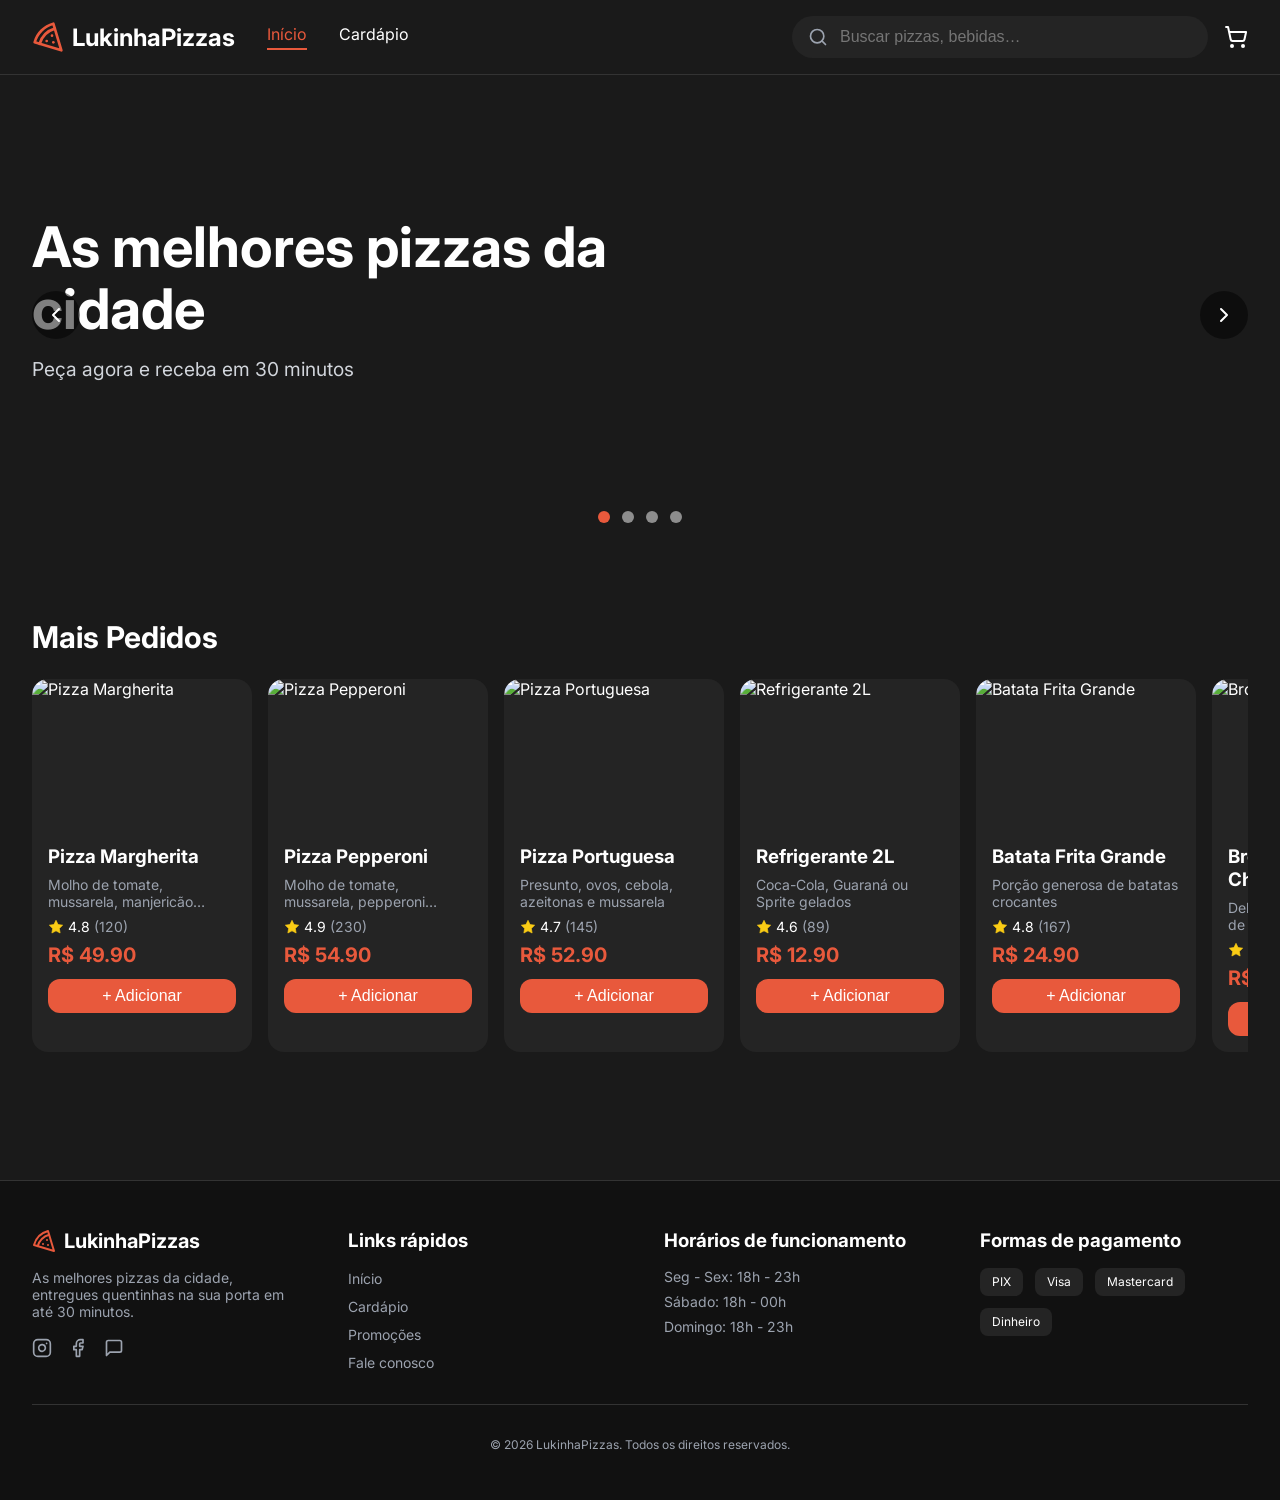
==== Sitema-de-pedidos-pizzaria/src/index.html @ df0af7d9 "Atualização de rotas" ====
<!DOCTYPE html>
<html lang="pt-BR">
<head>
  <meta charset="UTF-8" />
  <meta name="viewport" content="width=device-width, initial-scale=1.0" />
  <title>LukinhaPizzas</title>
  <link rel="preconnect" href="https://fonts.googleapis.com" />
  <link href="https://fonts.googleapis.com/css2?family=Inter:wght@400;600;700&display=swap" rel="stylesheet" />
  <link rel="stylesheet" href="views/html/css/inicio.css">
</head>

<body>

<header>
  <div class="nav-inner">
    <a class="logo" href="#">
      <svg width="32" height="32" viewBox="0 0 24 24" fill="none" stroke="currentColor" stroke-width="2" stroke-linecap="round" stroke-linejoin="round">
        <path d="M15 11h.01"/><path d="M11 15h.01"/><path d="M16 16h.01"/>
        <path d="m2 16 20 6-6-20A20 20 0 0 0 2 16"/>
        <path d="M5.71 17.11a17.04 17.04 0 0 1 11.4-11.4"/>
      </svg>
      LukinhaPizzas
    </a>
    <nav>
      <a href="views/html/inicio.html" class="active">Início</a>
      <a href="views/html/cardapio.html">Cardápio</a>
    </nav>
    <div class="search-wrap">
      <div class="search-box">
        <svg width="20" height="20" viewBox="0 0 24 24" fill="none" stroke="currentColor" stroke-width="2" stroke-linecap="round" stroke-linejoin="round">
          <circle cx="11" cy="11" r="8"/><path d="m21 21-4.3-4.3"/>
        </svg>
        <input type="text" placeholder="Buscar pizzas, bebidas…" />
      </div>
      <button class="cart-btn">
        <svg width="24" height="24" viewBox="0 0 24 24" fill="none" stroke="currentColor" stroke-width="2" stroke-linecap="round" stroke-linejoin="round">
          <circle cx="8" cy="21" r="1"/><circle cx="19" cy="21" r="1"/>
          <path d="M2.05 2.05h2l2.66 12.42a2 2 0 0 0 2 1.58h9.78a2 2 0 0 0 1.95-1.57l1.65-7.43H5.12"/>
        </svg>
        <span class="cart-badge">2</span>
      </button>
    </div>
  </div>
</header>

<section class="hero" id="hero">
  <!-- slides injected by JS -->
  <button class="arrow-btn arrow-prev" onclick="moveSlide(-1)">
    <svg width="24" height="24" viewBox="0 0 24 24" fill="none" stroke="currentColor" stroke-width="2" stroke-linecap="round" stroke-linejoin="round">
      <path d="m15 18-6-6 6-6"/>
    </svg>
  </button>
  <button class="arrow-btn arrow-next" onclick="moveSlide(1)">
    <svg width="24" height="24" viewBox="0 0 24 24" fill="none" stroke="currentColor" stroke-width="2" stroke-linecap="round" stroke-linejoin="round">
      <path d="m9 18 6-6-6-6"/>
    </svg>
  </button>
  <div class="dots" id="dots"></div>
</section>


<!-- FEATURED PRODUCTS -->
<div class="section">
  <div class="section-header">
    <h2 style="margin-bottom:0">Mais Pedidos</h2>
  </div>
  <div class="products-track-wrap">
    <div class="products-track" id="products-track"></div>
  </div>
</div>

<footer>
  <div class="footer-inner">
    <div class="footer-grid">
      <div>
        <div class="footer-logo">
          <svg width="24" height="24" viewBox="0 0 24 24" fill="none" stroke="currentColor" stroke-width="2" stroke-linecap="round" stroke-linejoin="round">
            <path d="M15 11h.01"/><path d="M11 15h.01"/><path d="M16 16h.01"/>
            <path d="m2 16 20 6-6-20A20 20 0 0 0 2 16"/>
            <path d="M5.71 17.11a17.04 17.04 0 0 1 11.4-11.4"/>
          </svg>
          LukinhaPizzas
        </div>
        <p class="footer-desc">As melhores pizzas da cidade, entregues quentinhas na sua porta em até 30 minutos.</p>
        <div class="social-links">
          <a href="#">
            <svg width="20" height="20" viewBox="0 0 24 24" fill="none" stroke="currentColor" stroke-width="2" stroke-linecap="round" stroke-linejoin="round">
              <rect width="20" height="20" x="2" y="2" rx="5" ry="5"/>
              <path d="M16 11.37A4 4 0 1 1 12.63 8 4 4 0 0 1 16 11.37z"/>
              <line x1="17.5" x2="17.51" y1="6.5" y2="6.5"/>
            </svg>
          </a>
          <a href="#">
            <svg width="20" height="20" viewBox="0 0 24 24" fill="none" stroke="currentColor" stroke-width="2" stroke-linecap="round" stroke-linejoin="round">
              <path d="M18 2h-3a5 5 0 0 0-5 5v3H7v4h3v8h4v-8h3l1-4h-4V7a1 1 0 0 1 1-1h3z"/>
            </svg>
          </a>
          <a href="#">
            <svg width="20" height="20" viewBox="0 0 24 24" fill="none" stroke="currentColor" stroke-width="2" stroke-linecap="round" stroke-linejoin="round">
              <path d="M21 15a2 2 0 0 1-2 2H7l-4 4V5a2 2 0 0 1 2-2h14a2 2 0 0 1 2 2z"/>
            </svg>
          </a>
        </div>
      </div>
      <div class="footer-col">
        <h3>Links rápidos</h3>
        <ul>
          <li><a href="#">Início</a></li>
          <li><a href="#">Cardápio</a></li>
          <li><a href="#">Promoções</a></li>
          <li><a href="#">Fale conosco</a></li>
        </ul>
      </div>
      <div class="footer-col">
        <h3>Horários de funcionamento</h3>
        <ul style="gap:.5rem">
          <li><p>Seg - Sex: 18h - 23h</p></li>
          <li><p>Sábado: 18h - 00h</p></li>
          <li><p>Domingo: 18h - 23h</p></li>
        </ul>
      </div>
      <div class="footer-col">
        <h3>Formas de pagamento</h3>
        <div class="payment-badges">
          <span class="badge">PIX</span>
          <span class="badge">Visa</span>
          <span class="badge">Mastercard</span>
          <span class="badge">Dinheiro</span>
        </div>
      </div>
    </div>
    <div class="footer-bottom">© 2026 LukinhaPizzas. Todos os direitos reservados.</div>
  </div>
</footer>

<script>

  const heroSlides = [
    { title: 'As melhores pizzas da cidade', subtitle: 'Peça agora e receba em 30 minutos', image: 'https://images.unsplash.com/photo-1671106681075-5a7233268cbd?crop=entropy&cs=tinysrgb&fit=max&fm=jpg&ixid=M3w3Nzg4Nzd8MHwxfHNlYXJjaHwxfHxwaXp6YSUyMGZvb2QlMjBwaG90b2dyYXBoeXxlbnwxfHx8fDE3NzY5NDczMzd8MA&ixlib=rb-4.1.0&q=80&w=1080' },
    { title: 'Sabor autêntico, entrega rápida', subtitle: 'Pizzas artesanais feitas com amor', image: 'https://images.unsplash.com/photo-1666040401528-c8066902d8b2?crop=entropy&cs=tinysrgb&fit=max&fm=jpg&ixid=M3w3Nzg4Nzd8MHwxfHNlYXJjaHw2fHxwaXp6YSUyMGZvb2QlMjBwaG90b2dyYXBoeXxlbnwxfHx8fDE3NzY5NDczMzd8MA&ixlib=rb-4.1.0&q=80&w=1080' },
    { title: 'Ingredientes frescos todos os dias', subtitle: 'A qualidade que você merece', image: 'https://images.unsplash.com/photo-1597715474989-9ae8683704b3?crop=entropy&cs=tinysrgb&fit=max&fm=jpg&ixid=M3w3Nzg4Nzd8MHwxfHNlYXJjaHwzfHxwaXp6YSUyMGZvb2QlMjBwaG90b2dyYXBoeXxlbnwxfHx8fDE3NzY5NDczMzd8MA&ixlib=rb-4.1.0&q=80&w=1080' },
    { title: 'Promoções especiais toda semana', subtitle: 'Economize sem abrir mão do sabor', image: 'https://images.unsplash.com/photo-1642789736356-d7122adfe91b?crop=entropy&cs=tinysrgb&fit=max&fm=jpg&ixid=M3w3Nzg4Nzd8MHwxfHNlYXJjaHw4fHxwaXp6YSUyMGZvb2QlMjBwaG90b2dyYXBoeXxlbnwxfHx8fDE3NzY5NDczMzd8MA&ixlib=rb-4.1.0&q=80&w=1080' }
  ];

  const categories = [
    { emoji: '🍕', label: 'Pizzas' },
    { emoji: '🥤', label: 'Bebidas' },
    { emoji: '🍟', label: 'Porções' },
    { emoji: '🍰', label: 'Sobremesas' },
    { emoji: '🥗', label: 'Saladas' },
    { emoji: '🎁', label: 'Combos' },
    { emoji: '🌮', label: 'Lanches' }
  ];

  const products = [
    { name: 'Pizza Margherita', description: 'Molho de tomate, mussarela, manjericão fresco', rating: 4.8, reviews: 120, price: 49.90, image: 'https://images.unsplash.com/photo-1671106681075-5a7233268cbd?crop=entropy&cs=tinysrgb&fit=max&fm=jpg&ixid=M3w3Nzg4Nzd8MHwxfHNlYXJjaHwxfHxwaXp6YSUyMGZvb2QlMjBwaG90b2dyYXBoeXxlbnwxfHx8fDE3NzY5NDczMzd8MA&ixlib=rb-4.1.0&q=80&w=1080' },
    { name: 'Pizza Pepperoni', description: 'Molho de tomate, mussarela, pepperoni premium', rating: 4.9, reviews: 230, price: 54.90, image: 'https://images.unsplash.com/photo-1666040401528-c8066902d8b2?crop=entropy&cs=tinysrgb&fit=max&fm=jpg&ixid=M3w3Nzg4Nzd8MHwxfHNlYXJjaHw2fHxwaXp6YSUyMGZvb2QlMjBwaG90b2dyYXBoeXxlbnwxfHx8fDE3NzY5NDczMzd8MA&ixlib=rb-4.1.0&q=80&w=1080' },
    { name: 'Pizza Portuguesa', description: 'Presunto, ovos, cebola, azeitonas e mussarela', rating: 4.7, reviews: 145, price: 52.90, image: 'https://images.unsplash.com/photo-1597715474989-9ae8683704b3?crop=entropy&cs=tinysrgb&fit=max&fm=jpg&ixid=M3w3Nzg4Nzd8MHwxfHNlYXJjaHwzfHxwaXp6YSUyMGZvb2QlMjBwaG90b2dyYXBoeXxlbnwxfHx8fDE3NzY5NDczMzd8MA&ixlib=rb-4.1.0&q=80&w=1080' },
    { name: 'Refrigerante 2L', description: 'Coca-Cola, Guaraná ou Sprite gelados', rating: 4.6, reviews: 89, price: 12.90, image: 'https://images.unsplash.com/photo-1652922664558-03d0f2932e58?crop=entropy&cs=tinysrgb&fit=max&fm=jpg&ixid=M3w3Nzg4Nzd8MHwxfHNlYXJjaHwxfHxkcmlua3MlMjBiZXZlcmFnZXN8ZW58MXx8fHwxNzc2OTgxNjc3fDA&ixlib=rb-4.1.0&q=80&w=1080' },
    { name: 'Batata Frita Grande', description: 'Porção generosa de batatas crocantes', rating: 4.8, reviews: 167, price: 24.90, image: 'https://images.unsplash.com/photo-1682613886162-49f5e074c092?crop=entropy&cs=tinysrgb&fit=max&fm=jpg&ixid=M3w3Nzg4Nzd8MHwxfHNlYXJjaHwxfHxmcmVuY2glMjBmcmllcyUyMGZvb2R8ZW58MXx8fHwxNzc2OTgxOTU1fDA&ixlib=rb-4.1.0&q=80&w=1080' },
    { name: 'Brownie de Chocolate', description: 'Delicioso brownie com calda de chocolate', rating: 4.9, reviews: 201, price: 18.90, image: 'https://images.unsplash.com/photo-1607257882338-70f7dd2ae344?crop=entropy&cs=tinysrgb&fit=max&fm=jpg&ixid=M3w3Nzg4Nzd8MHwxfHNlYXJjaHwzfHxkZXNzZXJ0JTIwY2FrZXxlbnwxfHx8fDE3NzY5NjE0NDF8MA&ixlib=rb-4.1.0&q=80&w=1080' }
  ];

 
  let currentSlide = 0;
  const heroEl = document.getElementById('hero');
  const dotsEl = document.getElementById('dots');

  heroSlides.forEach((slide, i) => {
    const div = document.createElement('div');
    div.className = 'slide' + (i === 0 ? ' active' : '');
    div.style.backgroundImage = `linear-gradient(to right, rgba(26,26,26,.95) 40%, rgba(26,26,26,.3) 70%, transparent), url(${slide.image})`;
    div.innerHTML = `
      <div class="slide-content">
        <div class="slide-text">
          <h1>${slide.title}</h1>
          <p>${slide.subtitle}</p>
        </div>
      </div>`;
    heroEl.insertBefore(div, heroEl.firstChild);

    const dot = document.createElement('button');
    dot.className = 'dot' + (i === 0 ? ' active' : '');
    dot.onclick = () => goSlide(i);
    dotsEl.appendChild(dot);
  });

  function goSlide(n) {
    document.querySelectorAll('.slide')[currentSlide].classList.remove('active');
    document.querySelectorAll('.dot')[currentSlide].classList.remove('active');
    currentSlide = (n + heroSlides.length) % heroSlides.length;
    document.querySelectorAll('.slide')[currentSlide].classList.add('active');
    document.querySelectorAll('.dot')[currentSlide].classList.add('active');
  }

  function moveSlide(dir) { goSlide(currentSlide + dir); }
  setInterval(() => moveSlide(1), 4000);

  const CARD_W = 236; // 220px + 16px gap
  let scrollPos = 0;
  const track = document.getElementById('products-track');
  const doubled = [...products, ...products];

  doubled.forEach(p => {
    const div = document.createElement('div');
    div.className = 'product-card';
    div.innerHTML = `
      <div class="product-img"><img src="${p.image}" alt="${p.name}" loading="lazy" /></div>
      <div class="product-info">
        <h3>${p.name}</h3>
        <p>${p.description}</p>
        <div class="rating">
          <svg width="16" height="16" viewBox="0 0 24 24" fill="#FACC15" stroke="#FACC15" stroke-width="1">
            <polygon points="12 2 15.09 8.26 22 9.27 17 14.14 18.18 21.02 12 17.77 5.82 21.02 7 14.14 2 9.27 8.91 8.26 12 2"/>
          </svg>
          <span>${p.rating}</span>
          <span class="muted">(${p.reviews})</span>
        </div>
        <div class="price">R$ ${p.price.toFixed(2)}</div>
        <button class="btn-add">+ Adicionar</button>
      </div>`;
    track.appendChild(div);
  });

  setInterval(() => {
    scrollPos = (scrollPos + 1) % products.length;
    track.style.transform = `translateX(-${scrollPos * CARD_W}px)`;
  }, 3000);


/* Função de busca */
const searchInput = document.querySelector('.search-box input');
const searchResults = document.createElement('div');
searchResults.className = 'search-results';
document.querySelector('.search-box').appendChild(searchResults);

searchInput.addEventListener('input', () => {
  const termo = searchInput.value.toLowerCase().trim();
  searchResults.innerHTML = '';

  if (termo.length < 2) {
    searchResults.style.display = 'none';
    return;
  }

  const encontrados = products.filter(p =>
    p.name.toLowerCase().includes(termo) ||
    p.description.toLowerCase().includes(termo)
  );

  if (encontrados.length === 0) {
    searchResults.innerHTML = '<p class="search-empty">Nenhum produto encontrado.</p>';
    searchResults.style.display = 'block';
    return;
  }

  encontrados.forEach(p => {
    const item = document.createElement('div');
    item.className = 'search-item';
    item.innerHTML = `
      <img src="${p.image}" alt="${p.name}" />
      <div>
        <span class="search-item__name">${p.name}</span>
        <span class="search-item__price">R$ ${p.price.toFixed(2)}</span>
      </div>`;
    item.onclick = () => {
      addToCart(p.name, p.price, p.image);
      searchResults.style.display = 'none';
      searchInput.value = '';
    };
    searchResults.appendChild(item);
  });

  searchResults.style.display = 'block';
});

/* Fecha ao clicar fora */
document.addEventListener('click', (e) => {
  if (!document.querySelector('.search-box').contains(e.target)) {
    searchResults.style.display = 'none';
  }
});

</script> 
<script src="repositories/Pedidorepository.js"></script>
<script src="repositories/Produtorepository.js"></script>
<script src="models/PedidoSingleton.js"></script>
<script src="models/ProdutoFactory.js"></script>
<script src="models/cart.js"></script>
<script src="services/PedidoService.js"></script>
<script src="controllers/PedidoController.js"></script>
<script src="controllers/ProdutoController.js"></script>
<script src="models/inicio.js"></script>
</body>
</html>
---- Sitema-de-pedidos-pizzaria/src/views/html/css/inicio.css ----
*, *::before, *::after { box-sizing: border-box; margin: 0; padding: 0; }

:root {
  --bg: #1A1A1A;
  --bg2: #242424;
  --bg3: #2A2A2A;
  --border: #333;
  --accent: #E8593C;
  --accent-hover: #d14d31;
  --text: #fff;
  --muted: #9CA3AF;
}

body {
  font-family: 'Inter', -apple-system, BlinkMacSystemFont, sans-serif;
  background: var(--bg);
  color: var(--text);
  min-height: 100vh;
}

/* ── HEADER ── */
header {
  position: sticky;
  top: 0;
  z-index: 50;
  background: var(--bg);
  border-bottom: 1px solid var(--border);
}
.nav-inner {
  max-width: 1440px;
  margin: 0 auto;
  padding: 1rem 2rem;
  display: flex;
  align-items: center;
  gap: 2rem;
}
.logo {
  display: flex;
  align-items: center;
  gap: .5rem;
  font-size: 1.5rem;
  font-weight: 700;
  text-decoration: none;
  color: var(--text);
  white-space: nowrap;
}
.logo svg { color: var(--accent); }
nav { display: flex; gap: 2rem; }
nav a {
  text-decoration: none;
  color: var(--text);
  transition: color .2s;
  padding-bottom: .25rem;
  border-bottom: 2px solid trasnparent;
}
nav a:hover { color: var(--accent); }
nav a.active {
  color: var(--accent);
  border-bottom: 2px solid var(--accent);
}
.search-wrap {
  flex: 1;
  display: flex;
  align-items: center;
  justify-content: flex-end;
  gap: 1rem;
}
.search-box {
  position: relative;
  flex: 1;
  max-width: 26rem;
}
.search-box svg {
  position: absolute;
  left: 1rem;
  top: 50%;
  transform: translateY(-50%);
  color: var(--muted);
}
.search-box input {
  width: 100%;
  background: var(--bg2);
  color: var(--text);
  border: none;
  border-radius: 9999px;
  padding: .75rem 1rem .75rem 3rem;
  font-size: 1rem;
  outline: none;
  transition: box-shadow .2s;
}
.search-box input:focus { box-shadow: 0 0 0 2px var(--accent); }
.cart-btn {
  position: relative;
  background: none;
  border: none;
  color: var(--text);
  cursor: pointer;
  transition: color .2s;
}
.cart-btn:hover { color: var(--accent); }
.cart-badge {
  position: absolute;
  top: -8px;
  right: -8px;
  background: var(--accent);
  color: #fff;
  font-size: .65rem;
  font-weight: 700;
  border-radius: 9999px;
  width: 1.25rem;
  height: 1.25rem;
  display: flex;
  align-items: center;
  justify-content: center;
}

/* ── HERO ── */
.hero {
  position: relative;
  width: 100%;
  height: 480px;
  overflow: hidden;
}
.slide {
  position: absolute;
  inset: 0;
  background-size: cover;
  background-position: center;
  opacity: 0;
  transition: opacity .5s;
}
.slide.active { opacity: 1; }
.slide-content {
  max-width: 1440px;
  margin: 0 auto;
  padding: 0 2rem;
  height: 100%;
  display: flex;
  align-items: center;
}
.slide-text { max-width: 36rem; }
.slide-text h1 {
  font-size: 3.5rem;
  font-weight: 700;
  line-height: 1.1;
  margin-bottom: 1rem;
}
.slide-text p {
  font-size: 1.2rem;
  color: #d1d5db;
  margin-bottom: 2rem;
}
.btn-primary {
  background: var(--accent);
  color: #fff;
  border: none;
  border-radius: 9999px;
  padding: 1rem 2rem;
  font-size: 1.1rem;
  cursor: pointer;
  transition: background .2s;
  text-decoration: none;
  display: inline-block;
}
.btn-primary:hover { background: var(--accent-hover); }
.arrow-btn {
  position: absolute;
  top: 50%;
  transform: translateY(-50%);
  background: rgba(0,0,0,.5);
  border: none;
  color: #fff;
  border-radius: 9999px;
  padding: .75rem;
  cursor: pointer;
  display: flex;
  align-items: center;
  justify-content: center;
  transition: background .2s;
}
.arrow-btn:hover { background: rgba(0,0,0,.75); }
.arrow-prev { left: 2rem; }
.arrow-next { right: 2rem; }
.dots {
  position: absolute;
  bottom: 2rem;
  left: 50%;
  transform: translateX(-50%);
  display: flex;
  gap: .75rem;
}
.dot {
  width: .75rem;
  height: .75rem;
  border-radius: 9999px;
  background: rgba(255,255,255,.5);
  border: none;
  cursor: pointer;
  transition: background .2s;
}
.dot.active { background: var(--accent); }

/* ── SECTION SHARED ── */
.section {
  max-width: 1440px;
  margin: 0 auto;
  padding: 4rem 2rem;
}
.section-header {
  display: flex;
  align-items: center;
  justify-content: space-between;
  margin-bottom: 1.5rem;
}
.section-header h2, .section > h2 {
  font-size: 1.875rem;
  font-weight: 700;
  margin-bottom: 1.5rem;
}
.section-header a {
  color: var(--accent);
  text-decoration: none;
}
.section-header a:hover { text-decoration: underline; }

/* ── CATEGORIES ── */
.categories-wrap { position: relative; }
.categories-scroll {
  display: flex;
  gap: 1rem;
  overflow-x: auto;
  padding-bottom: 1rem;
  scrollbar-width: none;
}
.categories-scroll::-webkit-scrollbar { display: none; }
.category-card {
  flex-shrink: 0;
  width: 150px;
  height: 100px;
  background: var(--bg2);
  border-radius: 1rem;
  display: flex;
  flex-direction: column;
  align-items: center;
  justify-content: center;
  cursor: pointer;
  border: 1px solid transparent;
  transition: background .2s, border-color .2s;
  gap: .5rem;
  font-size: .875rem;
  font-weight: 700;
}
.category-card:hover {
  background: var(--bg3);
  border-color: var(--accent);
}
.category-card .emoji { font-size: 2.5rem; }
.fade-right {
  position: absolute;
  right: 0;
  top: 0;
  bottom: 0;
  width: 6rem;
  background: linear-gradient(to left, var(--bg), transparent);
  pointer-events: none;
}

/* ── PRODUCTS ── */
.products-track-wrap { overflow: hidden; }
.products-track {
  display: flex;
  gap: 1rem;
  transition: transform .5s;
}
.product-card {
  flex-shrink: 0;
  width: 220px;
  background: var(--bg2);
  border-radius: 1rem;
  overflow: hidden;
}
.product-img {
  height: 150px;
  overflow: hidden;
}
.product-img img {
  width: 100%;
  height: 100%;
  object-fit: cover;
}
.product-info { padding: 1rem; }
.product-info h3 { font-weight: 700; margin-bottom: .5rem; }
.product-info p {
  color: var(--muted);
  font-size: .875rem;
  margin-bottom: .5rem;
  display: -webkit-box;
  -webkit-line-clamp: 2;
  -webkit-box-orient: vertical;
  overflow: hidden;
}
.rating {
  display: flex;
  align-items: center;
  gap: .25rem;
  font-size: .875rem;
  margin-bottom: .5rem;
}
.rating .muted { color: var(--muted); }
.price {
  color: var(--accent);
  font-size: 1.25rem;
  font-weight: 700;
  margin-bottom: .75rem;
}
.btn-add {
  width: 100%;
  background: var(--accent);
  color: #fff;
  border: none;
  border-radius: .75rem;
  padding: .5rem;
  font-size: 1rem;
  cursor: pointer;
  transition: background .2s;
}
.btn-add:hover { background: var(--accent-hover); }

/* ── FOOTER ── */
footer {
  background: #111;
  border-top: 1px solid var(--border);
  margin-top: 4rem;
}
.footer-inner {
  max-width: 1440px;
  margin: 0 auto;
  padding: 3rem 2rem;
}
.footer-grid {
  display: grid;
  grid-template-columns: repeat(4, 1fr);
  gap: 3rem;
  margin-bottom: 2rem;
}
.footer-logo {
  display: flex;
  align-items: center;
  gap: .5rem;
  margin-bottom: 1rem;
  font-size: 1.25rem;
  font-weight: 700;
}
.footer-logo svg { color: var(--accent); }
.footer-desc {
  color: var(--muted);
  font-size: .875rem;
  margin-bottom: 1rem;
}
.social-links { display: flex; gap: 1rem; }
.social-links a {
  color: var(--muted);
  transition: color .2s;
}
.social-links a:hover { color: var(--accent); }
.footer-col h3 { font-weight: 700; margin-bottom: 1rem; }
.footer-col ul { list-style: none; display: flex; flex-direction: column; gap: .5rem; }
.footer-col ul a {
  color: var(--muted);
  font-size: .875rem;
  text-decoration: none;
  transition: color .2s;
}
.footer-col ul a:hover { color: var(--accent); }
.footer-col p { color: var(--muted); font-size: .875rem; }
.payment-badges { display: flex; gap: .75rem; flex-wrap: wrap; margin-top: .25rem; }
.badge {
  background: var(--bg2);
  padding: .4rem .75rem;
  border-radius: .5rem;
  font-size: .75rem;
}
.footer-bottom {
  padding-top: 2rem;
  border-top: 1px solid var(--border);
  text-align: center;
  color: var(--muted);
  font-size: .75rem;
}

/* SVG icons */
svg { display: inline-block; vertical-align: middle; }


/* busca */
.search-box { position: relative; }

.search-results {
  display: none;
  position: absolute;
  top: calc(100% + .5rem);
  left: 0;
  right: 0;
  background: #242424;
  border: 1px solid #333;
  border-radius: 1rem;
  overflow: hidden;
  z-index: 100;
  max-height: 320px;
  overflow-y: auto;
}

.search-item {
  display: flex;
  align-items: center;
  gap: .75rem;
  padding: .75rem 1rem;
  cursor: pointer;
  transition: background .2s;
}
.search-item:hover { background: #2A2A2A; }
.search-item img {
  width: 48px;
  height: 48px;
  object-fit: cover;
  border-radius: .5rem;
  flex-shrink: 0;
}
.search-item div { display: flex; flex-direction: column; gap: .2rem; }
.search-item__name { font-size: .9rem; font-weight: 600; }
.search-item__price { font-size: .85rem; color: #E8593C; font-weight: 700; }
.search-empty { padding: 1rem; text-align: center; color: #9CA3AF; }
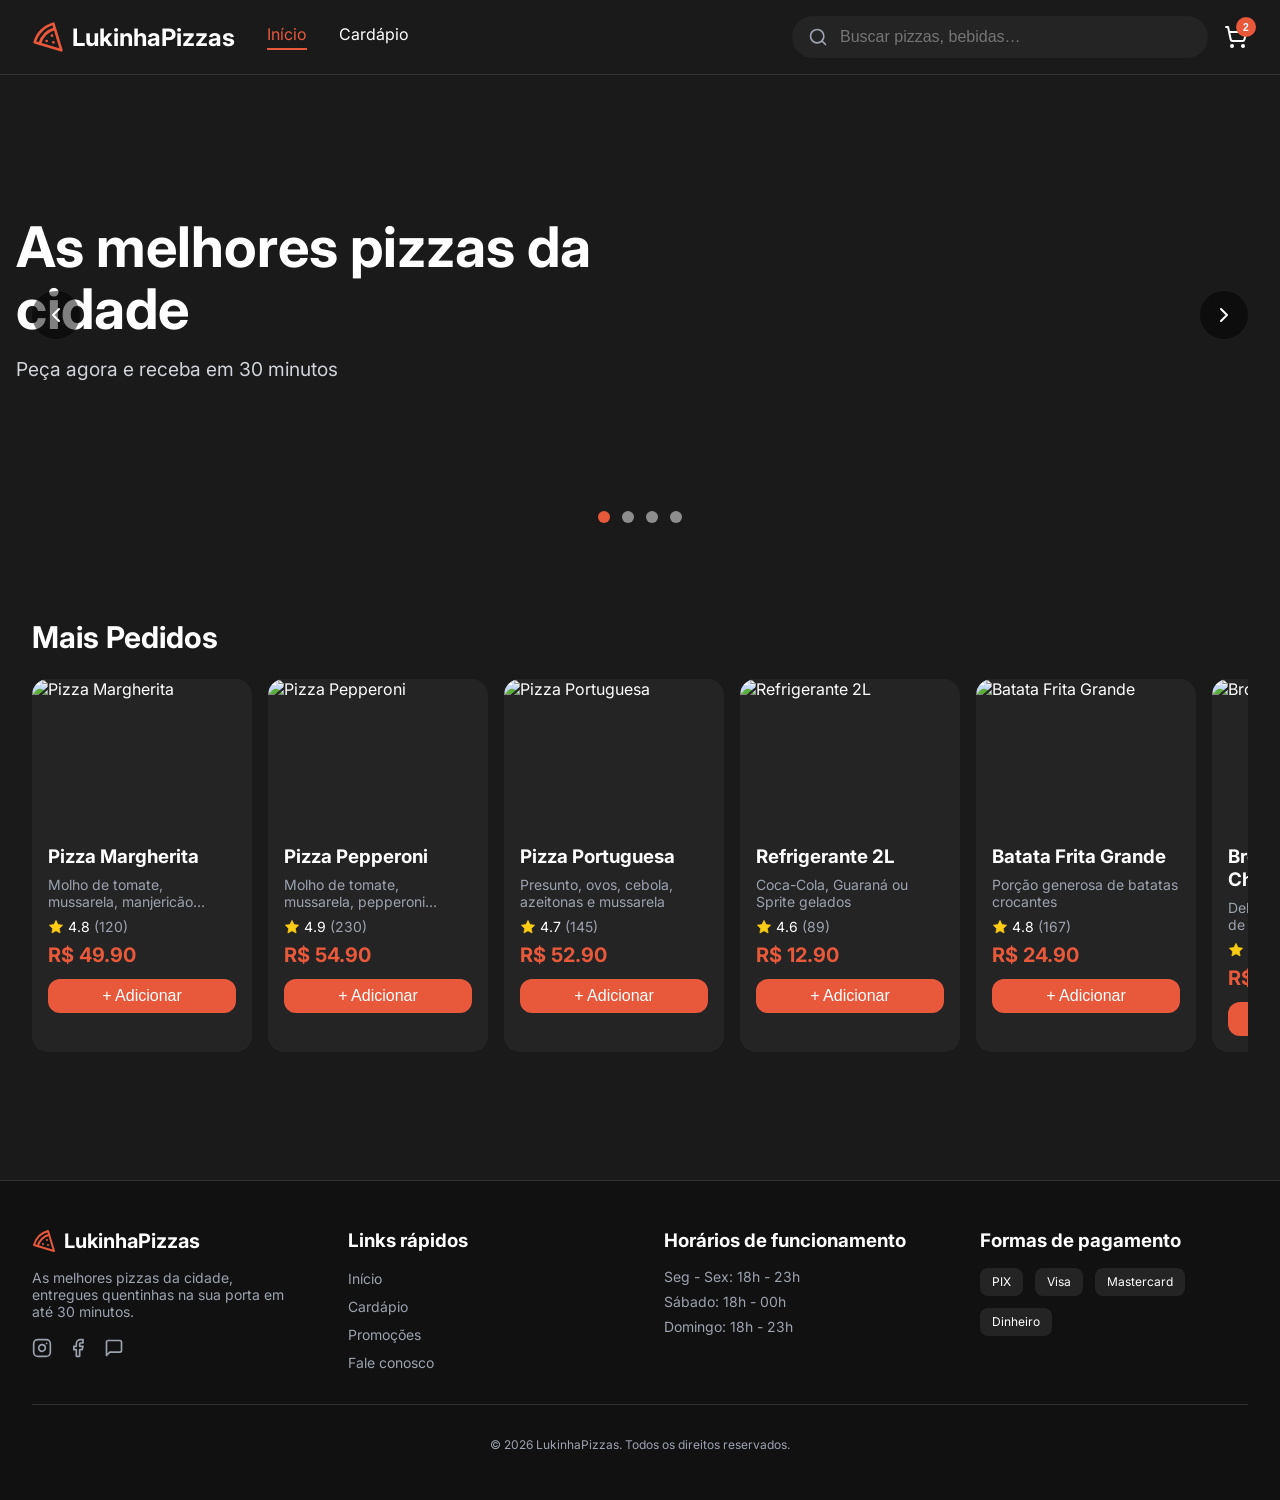
==== commit 65ea5377: "Refatoração inicial para MVC" ====
--- a/Sitema-de-pedidos-pizzaria/src/index.html
+++ b/Sitema-de-pedidos-pizzaria/src/index.html
@@ -7,6 +7,7 @@
   <link rel="preconnect" href="https://fonts.googleapis.com" />
   <link href="https://fonts.googleapis.com/css2?family=Inter:wght@400;600;700&display=swap" rel="stylesheet" />
   <link rel="stylesheet" href="views/html/css/inicio.css">
+  <link rel="stylesheet" href="views/html/css/responsive.css">
 </head>
 
 <body>
--- a/Sitema-de-pedidos-pizzaria/src/views/html/css/inicio.css
+++ b/Sitema-de-pedidos-pizzaria/src/views/html/css/inicio.css
@@ -133,12 +133,15 @@
 .slide-content {
   max-width: 1440px;
   margin: 0 auto;
-  padding: 0 2rem;
+  padding: 0 1rem;
   height: 100%;
   display: flex;
   align-items: center;
-}
-.slide-text { max-width: 36rem; }
+  overflow: hidden;
+  width: 100%;
+  box-sizing: border-box;
+}
+.slide-text { max-width: min(36rem, 90vw); }
 .slide-text h1 {
   font-size: 3.5rem;
   font-weight: 700;
--- a/Sitema-de-pedidos-pizzaria/src/views/html/css/responsive.css
+++ b/Sitema-de-pedidos-pizzaria/src/views/html/css/responsive.css
@@ -0,0 +1,130 @@
+/* ============================================================
+   responsive.css — responsividade para mobile
+   ============================================================ */
+
+@media (max-width: 768px) {
+
+  /* ── HEADER ── */
+  .nav-inner {
+    flex-wrap: nowrap;
+    padding: .75rem 1rem;
+    gap: .5rem;
+    justify-content: space-between;
+  }
+  .logo { font-size: 1.1rem; }
+  .logo svg { width: 24px; height: 24px; }
+  nav { gap: .75rem; }
+  nav a { font-size: .85rem; }
+  .search-wrap { flex: none; }
+  .search-box { display: none; }
+
+  /* ── HERO ── */
+  .hero { height: 280px; overflow: hidden; }
+
+  .slide-content {
+    padding: 0 1.25rem;
+    width: 100%;
+    max-width: 100%;
+  }
+
+  .slide-text {
+    max-width: 100%;
+    width: 100%;
+    overflow: hidden;
+  }
+
+  .slide-text h1 {
+    font-size: 1.4rem;
+    line-height: 1.2;
+    margin-bottom: .5rem;
+    word-break: break-word;
+    overflow-wrap: break-word;
+  }
+
+  .slide-text p {
+    font-size: .9rem;
+    margin-bottom: 1rem;
+  }
+
+  .btn-primary { padding: .6rem 1.2rem; font-size: .9rem; }
+  .arrow-btn { display: none; }
+  .dots { bottom: 1rem; }
+
+  /* ── SECTION ── */
+  .section { padding: 1.5rem 1rem; }
+  .section-header h2,
+  .section > h2 { font-size: 1.4rem; }
+
+  /* ── CATEGORIES ── */
+  .category-card { width: 100px; height: 75px; }
+  .category-card .emoji { font-size: 1.6rem; }
+  .category-card span:last-child { font-size: .75rem; }
+
+  /* ── PRODUCTS CAROUSEL ── */
+  .product-card { width: 150px; }
+  .product-img  { height: 110px; }
+  .product-info h3 { font-size: .85rem; }
+  .price { font-size: 1rem; }
+  .btn-add { font-size: .8rem; padding: .4rem; }
+
+  /* ── CARDAPIO ── */
+  .page-title { font-size: 1.5rem; margin-bottom: 1rem; }
+  .filter-bar { gap: .4rem; margin-bottom: 1rem; }
+  .filter-btn { padding: .5rem .9rem; font-size: .8rem; }
+
+  .product-grid {
+    grid-template-columns: repeat(2, 1fr);
+    gap: .75rem;
+  }
+  .menu-card__img     { height: 130px; }
+  .menu-card__body    { padding: .75rem; }
+  .menu-card__body h3 { font-size: .9rem; margin-bottom: .3rem; }
+  .menu-card__body p  { font-size: .78rem; }
+  .menu-card__price   { font-size: 1rem; }
+  .menu-card__footer  { flex-direction: column; gap: .4rem; }
+  .btn-add { width: 100%; font-size: .82rem; }
+
+  /* ── CHECKOUT ── */
+  .checkout-grid   { grid-template-columns: 1fr; }
+  .form-row        { grid-template-columns: 1fr; }
+  .form-row--3     { grid-template-columns: 1fr; }
+  .span-2          { grid-column: span 1; }
+  .payment-options { grid-template-columns: 1fr; }
+  .sticky-card     { position: static; }
+  .checkout-card   { padding: 1.25rem; }
+  .order-total-final strong { font-size: 1.5rem; }
+
+  /* ── FOOTER ── */
+  .footer-grid {
+    grid-template-columns: 1fr;
+    gap: 1.5rem;
+  }
+  .footer-inner { padding: 1.5rem 1rem; }
+
+  /* ── CART MODAL ── */
+  .cart-modal__panel { width: 100vw; }
+}
+
+@media (max-width: 480px) {
+
+  /* ── HERO ── */
+  .hero { height: 220px; }
+
+  .slide-text {
+    max-width: 85%;
+  }
+
+  .slide-text h1 {
+    font-size: 1.2rem;
+    word-break: break-word;
+    overflow-wrap: break-word;
+  }
+
+  .slide-text p { display: none; }
+
+  /* ── HEADER ── */
+  nav a { font-size: .78rem; }
+
+  /* ── PRODUCTS GRID ── */
+  .product-grid { grid-template-columns: 1fr; }
+}
